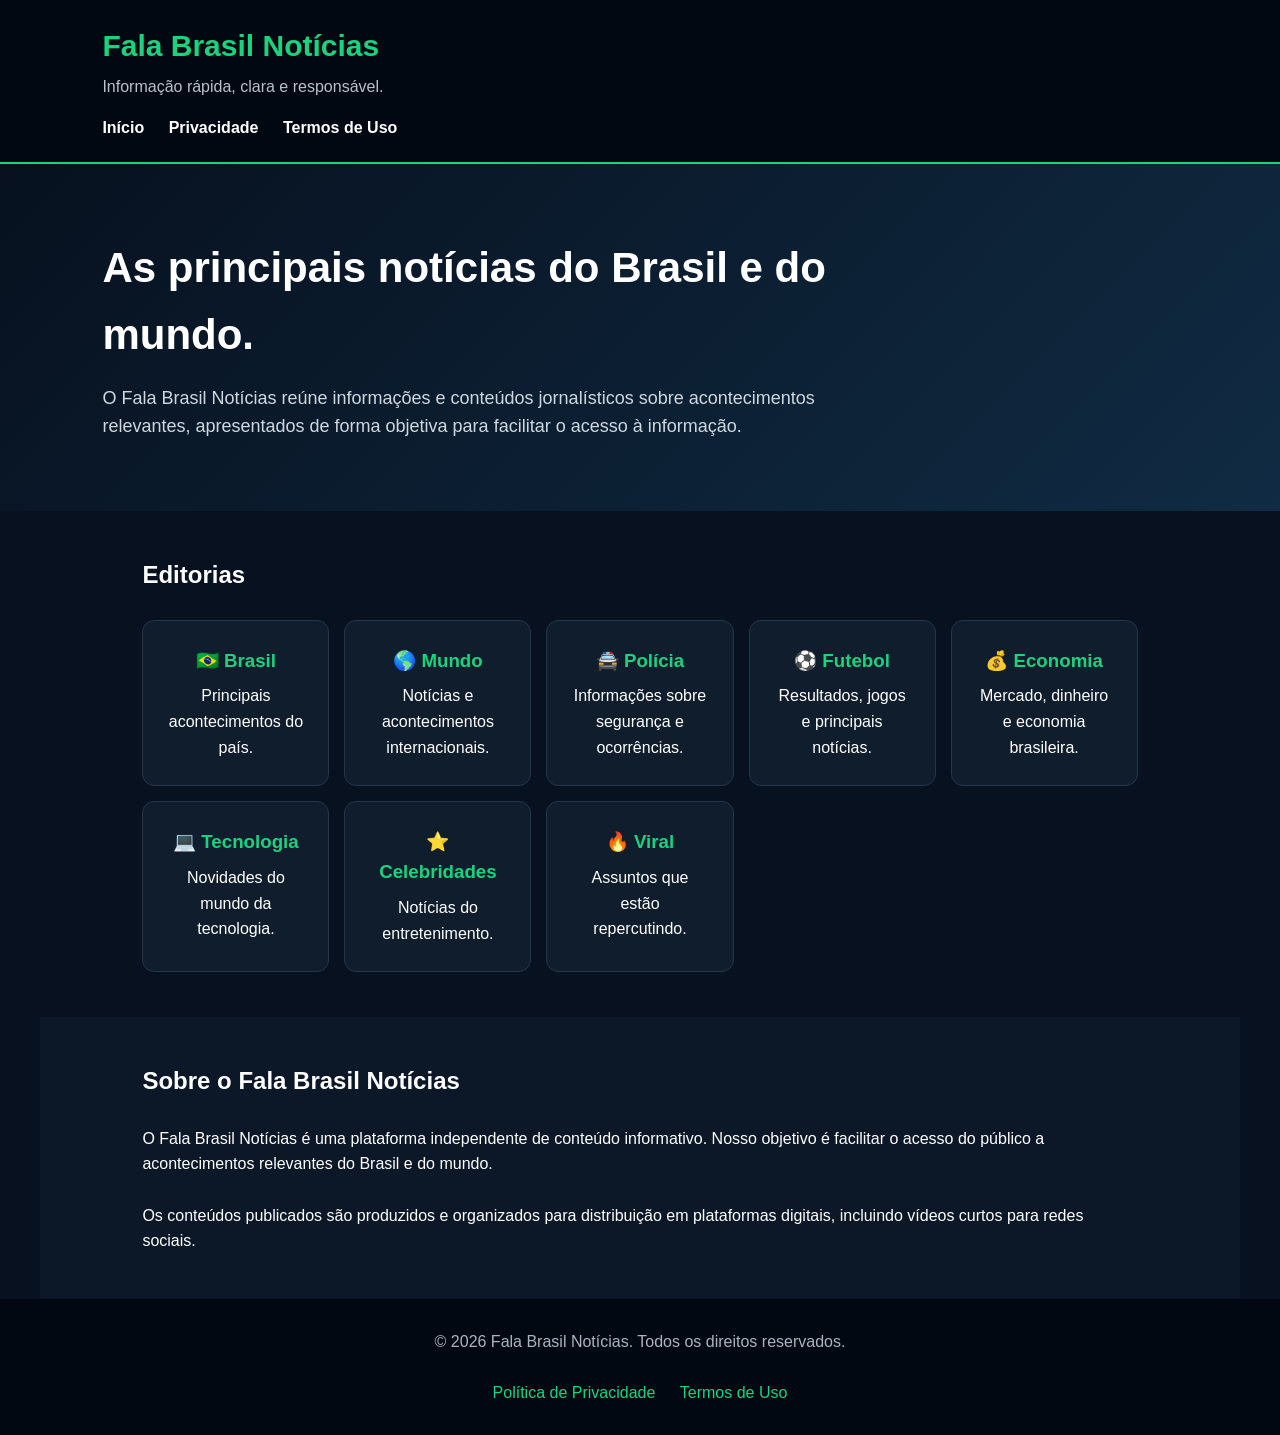
==== index.html @ 3ea5ee96 "Create index.html" ====
<!DOCTYPE html>
<html lang="pt-BR">
<head>
    <meta charset="UTF-8">
    <meta name="viewport" content="width=device-width, initial-scale=1.0">
    <title>Fala Brasil Notícias</title>
    <meta name="description" content="Fala Brasil Notícias — informação sobre os principais acontecimentos do Brasil e do mundo.">
    <style>
        * {
            box-sizing: border-box;
            margin: 0;
            padding: 0;
        }

        body {
            font-family: Arial, sans-serif;
            background: #07111f;
            color: #ffffff;
            line-height: 1.6;
        }

        header {
            background: #020812;
            padding: 22px 8%;
            border-bottom: 2px solid #19d37e;
        }

        header h1 {
            color: #19d37e;
            font-size: 30px;
        }

        header p {
            color: #b8c2cc;
            margin-top: 4px;
        }

        nav {
            margin-top: 15px;
        }

        nav a {
            color: #ffffff;
            text-decoration: none;
            margin-right: 20px;
            font-weight: bold;
        }

        nav a:hover {
            color: #19d37e;
        }

        .hero {
            padding: 70px 8%;
            background: linear-gradient(135deg, #07111f, #102b43);
        }

        .hero h2 {
            font-size: 42px;
            max-width: 800px;
            margin-bottom: 15px;
        }

        .hero p {
            color: #d0d8df;
            max-width: 750px;
            font-size: 18px;
        }

        .container {
            padding: 45px 8%;
            max-width: 1200px;
            margin: auto;
        }

        h2 {
            margin-bottom: 25px;
        }

        .categories {
            display: grid;
            grid-template-columns: repeat(auto-fit, minmax(180px, 1fr));
            gap: 15px;
        }

        .card {
            background: #101d2d;
            border: 1px solid #22364c;
            border-radius: 12px;
            padding: 25px;
            text-align: center;
        }

        .card h3 {
            color: #19d37e;
            margin-bottom: 8px;
        }

        .about {
            background: #0c1827;
        }

        footer {
            background: #020812;
            padding: 30px 8%;
            text-align: center;
            color: #aab5c0;
        }

        footer a {
            color: #19d37e;
            text-decoration: none;
            margin: 0 10px;
        }

        @media (max-width: 600px) {
            .hero h2 {
                font-size: 30px;
            }
        }
    </style>
</head>

<body>

<header>
    <h1>Fala Brasil Notícias</h1>
    <p>Informação rápida, clara e responsável.</p>

    <nav>
        <a href="index.html">Início</a>
        <a href="privacidade.html">Privacidade</a>
        <a href="termos.html">Termos de Uso</a>
    </nav>
</header>

<section class="hero">
    <h2>As principais notícias do Brasil e do mundo.</h2>
    <p>
        O Fala Brasil Notícias reúne informações e conteúdos jornalísticos
        sobre acontecimentos relevantes, apresentados de forma objetiva
        para facilitar o acesso à informação.
    </p>
</section>

<section class="container">
    <h2>Editorias</h2>

    <div class="categories">
        <div class="card">
            <h3>🇧🇷 Brasil</h3>
            <p>Principais acontecimentos do país.</p>
        </div>

        <div class="card">
            <h3>🌎 Mundo</h3>
            <p>Notícias e acontecimentos internacionais.</p>
        </div>

        <div class="card">
            <h3>🚔 Polícia</h3>
            <p>Informações sobre segurança e ocorrências.</p>
        </div>

        <div class="card">
            <h3>⚽ Futebol</h3>
            <p>Resultados, jogos e principais notícias.</p>
        </div>

        <div class="card">
            <h3>💰 Economia</h3>
            <p>Mercado, dinheiro e economia brasileira.</p>
        </div>

        <div class="card">
            <h3>💻 Tecnologia</h3>
            <p>Novidades do mundo da tecnologia.</p>
        </div>

        <div class="card">
            <h3>⭐ Celebridades</h3>
            <p>Notícias do entretenimento.</p>
        </div>

        <div class="card">
            <h3>🔥 Viral</h3>
            <p>Assuntos que estão repercutindo.</p>
        </div>
    </div>
</section>

<section class="container about">
    <h2>Sobre o Fala Brasil Notícias</h2>

    <p>
        O Fala Brasil Notícias é uma plataforma independente de conteúdo
        informativo. Nosso objetivo é facilitar o acesso do público a
        acontecimentos relevantes do Brasil e do mundo.
    </p>

    <br>

    <p>
        Os conteúdos publicados são produzidos e organizados para distribuição
        em plataformas digitais, incluindo vídeos curtos para redes sociais.
    </p>
</section>

<footer>
    <p>© 2026 Fala Brasil Notícias. Todos os direitos reservados.</p>

    <br>

    <a href="privacidade.html">Política de Privacidade</a>
    <a href="termos.html">Termos de Uso</a>
</footer>

</body>
</html>
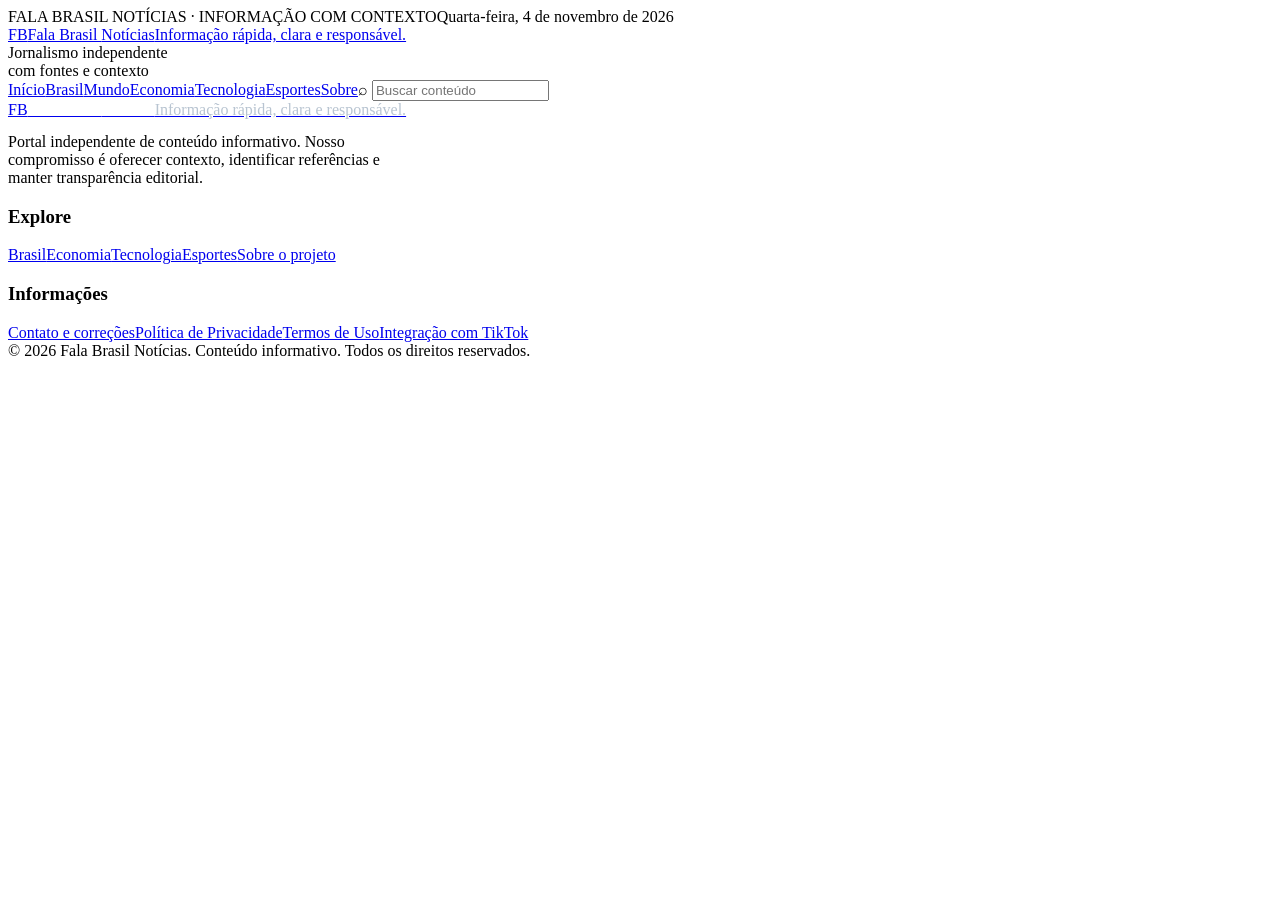
==== commit f430951b: "Add files via upload" ====
--- a/index.html
+++ b/index.html
@@ -1,219 +1 @@
-<!DOCTYPE html>
-<html lang="pt-BR">
-<head>
-    <meta charset="UTF-8">
-    <meta name="viewport" content="width=device-width, initial-scale=1.0">
-    <title>Fala Brasil Notícias</title>
-    <meta name="description" content="Fala Brasil Notícias — informação sobre os principais acontecimentos do Brasil e do mundo.">
-    <style>
-        * {
-            box-sizing: border-box;
-            margin: 0;
-            padding: 0;
-        }
-
-        body {
-            font-family: Arial, sans-serif;
-            background: #07111f;
-            color: #ffffff;
-            line-height: 1.6;
-        }
-
-        header {
-            background: #020812;
-            padding: 22px 8%;
-            border-bottom: 2px solid #19d37e;
-        }
-
-        header h1 {
-            color: #19d37e;
-            font-size: 30px;
-        }
-
-        header p {
-            color: #b8c2cc;
-            margin-top: 4px;
-        }
-
-        nav {
-            margin-top: 15px;
-        }
-
-        nav a {
-            color: #ffffff;
-            text-decoration: none;
-            margin-right: 20px;
-            font-weight: bold;
-        }
-
-        nav a:hover {
-            color: #19d37e;
-        }
-
-        .hero {
-            padding: 70px 8%;
-            background: linear-gradient(135deg, #07111f, #102b43);
-        }
-
-        .hero h2 {
-            font-size: 42px;
-            max-width: 800px;
-            margin-bottom: 15px;
-        }
-
-        .hero p {
-            color: #d0d8df;
-            max-width: 750px;
-            font-size: 18px;
-        }
-
-        .container {
-            padding: 45px 8%;
-            max-width: 1200px;
-            margin: auto;
-        }
-
-        h2 {
-            margin-bottom: 25px;
-        }
-
-        .categories {
-            display: grid;
-            grid-template-columns: repeat(auto-fit, minmax(180px, 1fr));
-            gap: 15px;
-        }
-
-        .card {
-            background: #101d2d;
-            border: 1px solid #22364c;
-            border-radius: 12px;
-            padding: 25px;
-            text-align: center;
-        }
-
-        .card h3 {
-            color: #19d37e;
-            margin-bottom: 8px;
-        }
-
-        .about {
-            background: #0c1827;
-        }
-
-        footer {
-            background: #020812;
-            padding: 30px 8%;
-            text-align: center;
-            color: #aab5c0;
-        }
-
-        footer a {
-            color: #19d37e;
-            text-decoration: none;
-            margin: 0 10px;
-        }
-
-        @media (max-width: 600px) {
-            .hero h2 {
-                font-size: 30px;
-            }
-        }
-    </style>
-</head>
-
-<body>
-
-<header>
-    <h1>Fala Brasil Notícias</h1>
-    <p>Informação rápida, clara e responsável.</p>
-
-    <nav>
-        <a href="index.html">Início</a>
-        <a href="privacidade.html">Privacidade</a>
-        <a href="termos.html">Termos de Uso</a>
-    </nav>
-</header>
-
-<section class="hero">
-    <h2>As principais notícias do Brasil e do mundo.</h2>
-    <p>
-        O Fala Brasil Notícias reúne informações e conteúdos jornalísticos
-        sobre acontecimentos relevantes, apresentados de forma objetiva
-        para facilitar o acesso à informação.
-    </p>
-</section>
-
-<section class="container">
-    <h2>Editorias</h2>
-
-    <div class="categories">
-        <div class="card">
-            <h3>🇧🇷 Brasil</h3>
-            <p>Principais acontecimentos do país.</p>
-        </div>
-
-        <div class="card">
-            <h3>🌎 Mundo</h3>
-            <p>Notícias e acontecimentos internacionais.</p>
-        </div>
-
-        <div class="card">
-            <h3>🚔 Polícia</h3>
-            <p>Informações sobre segurança e ocorrências.</p>
-        </div>
-
-        <div class="card">
-            <h3>⚽ Futebol</h3>
-            <p>Resultados, jogos e principais notícias.</p>
-        </div>
-
-        <div class="card">
-            <h3>💰 Economia</h3>
-            <p>Mercado, dinheiro e economia brasileira.</p>
-        </div>
-
-        <div class="card">
-            <h3>💻 Tecnologia</h3>
-            <p>Novidades do mundo da tecnologia.</p>
-        </div>
-
-        <div class="card">
-            <h3>⭐ Celebridades</h3>
-            <p>Notícias do entretenimento.</p>
-        </div>
-
-        <div class="card">
-            <h3>🔥 Viral</h3>
-            <p>Assuntos que estão repercutindo.</p>
-        </div>
-    </div>
-</section>
-
-<section class="container about">
-    <h2>Sobre o Fala Brasil Notícias</h2>
-
-    <p>
-        O Fala Brasil Notícias é uma plataforma independente de conteúdo
-        informativo. Nosso objetivo é facilitar o acesso do público a
-        acontecimentos relevantes do Brasil e do mundo.
-    </p>
-
-    <br>
-
-    <p>
-        Os conteúdos publicados são produzidos e organizados para distribuição
-        em plataformas digitais, incluindo vídeos curtos para redes sociais.
-    </p>
-</section>
-
-<footer>
-    <p>© 2026 Fala Brasil Notícias. Todos os direitos reservados.</p>
-
-    <br>
-
-    <a href="privacidade.html">Política de Privacidade</a>
-    <a href="termos.html">Termos de Uso</a>
-</footer>
-
-</body>
-</html>
+<!doctype html><html lang="pt-BR"><head><meta charset="utf-8"><meta name="viewport" content="width=device-width, initial-scale=1"><meta name="description" content="Fala Brasil Notícias: notícias, contexto e informação responsável sobre o Brasil e o mundo."><meta name="theme-color" content="#0b1726"><title>Início — Fala Brasil Notícias</title><link rel="stylesheet" href="assets/style.css"></head><body><div class="topline"><div class="wrap"><span>FALA BRASIL NOTÍCIAS · INFORMAÇÃO COM CONTEXTO</span><span>Quarta-feira, 4 de novembro de 2026</span></div></div><header class="masthead"><div class="wrap masthead-inner"><a class="brand" href="index.html"><span class="brand-mark">FB</span><span><span class="brand-name">Fala Brasil <span>Notícias</span></span><span class="tagline">Informação rápida, clara e responsável.</span></span></a><div class="header-note">Jornalismo independente<br>com fontes e contexto</div></div></header><nav class="nav"><div class="wrap nav-inner"><a href="index.html">Início</a><a href="editoria.html?categoria=Brasil">Brasil</a><a href="editoria.html?categoria=Mundo">Mundo</a><a href="editoria.html?categoria=Economia">Economia</a><a href="editoria.html?categoria=Tecnologia">Tecnologia</a><a href="editoria.html?categoria=Esportes">Esportes</a><a href="sobre.html">Sobre</a><span class="nav-spacer"></span><label class="search">⌕ <input data-search type="search" placeholder="Buscar conteúdo" aria-label="Buscar conteúdo"></label></div></nav><main data-home></main><footer class="footer"><div class="wrap footer-grid"><div><a class="brand" href="index.html"><span class="brand-mark">FB</span><span><span class="brand-name" style="color:#fff">Fala Brasil <span>Notícias</span></span><span class="tagline" style="color:#b8c4d1">Informação rápida, clara e responsável.</span></span></a><p style="max-width:390px;margin-top:14px">Portal independente de conteúdo informativo. Nosso compromisso é oferecer contexto, identificar referências e manter transparência editorial.</p></div><div><h3>Explore</h3><a href="editoria.html?categoria=Brasil">Brasil</a><a href="editoria.html?categoria=Economia">Economia</a><a href="editoria.html?categoria=Tecnologia">Tecnologia</a><a href="editoria.html?categoria=Esportes">Esportes</a><a href="sobre.html">Sobre o projeto</a></div><div><h3>Informações</h3><a href="contato.html">Contato e correções</a><a href="privacidade.html">Política de Privacidade</a><a href="termos.html">Termos de Uso</a><a href="integracao.html">Integração com TikTok</a></div></div><div class="footer-bottom"><div class="wrap">© 2026 Fala Brasil Notícias. Conteúdo informativo. Todos os direitos reservados.</div></div></footer><script src="assets/app.js"></script></body></html>
